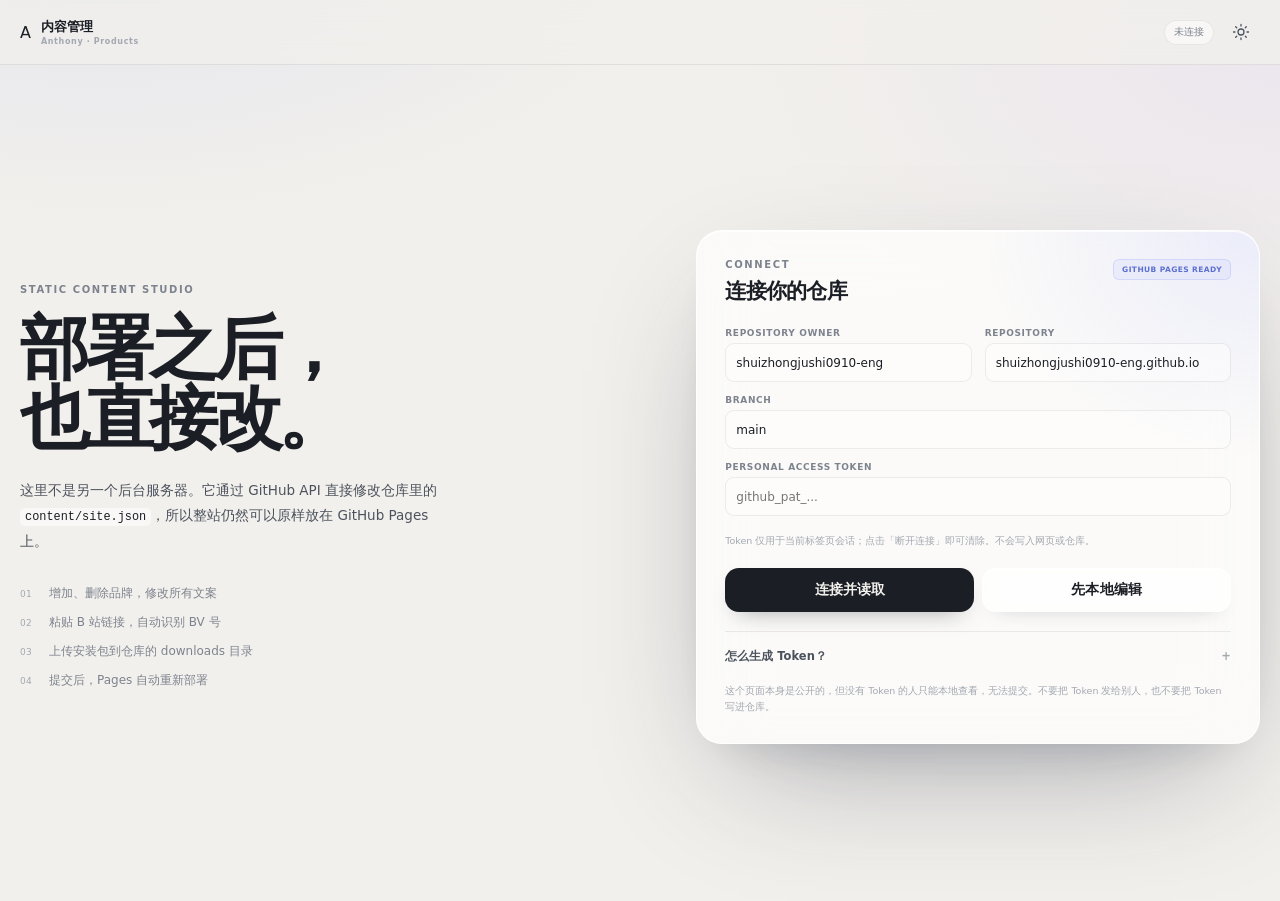
==== admin.html @ d1040074 "Publish editable Anthony product portfolio" ====
<!doctype html>
<html lang="zh-CN">
<head>
  <meta charset="utf-8">
  <meta name="viewport" content="width=device-width, initial-scale=1, viewport-fit=cover">
  <meta name="theme-color" content="#f2f0ec">
  <meta name="robots" content="noindex, nofollow">
  <meta name="color-scheme" content="light dark">
  <title>内容管理 · Anthony</title>
  <link rel="icon" href="assets/favicon.svg" type="image/svg+xml">
  <link rel="stylesheet" href="assets/css/base.css">
  <link rel="stylesheet" href="assets/css/admin.css">
  <script>
    (function () {
      try {
        var saved = localStorage.getItem('anthony-theme');
        var dark = window.matchMedia && window.matchMedia('(prefers-color-scheme: dark)').matches;
        document.documentElement.dataset.theme = saved === 'light' || saved === 'dark' ? saved : (dark ? 'dark' : 'light');
      } catch (error) {
        document.documentElement.dataset.theme = 'light';
      }
    })();
  </script>
</head>
<body class="admin-body">
  <header class="admin-header">
    <div class="admin-header-inner">
      <a class="admin-brand" href="index.html" aria-label="返回作品集">
        <span class="brand-mark">A</span>
        <span class="admin-brand-copy">
          <strong>内容管理</strong>
          <small>Anthony · Products</small>
        </span>
      </a>

      <div class="admin-header-actions">
        <span class="save-status" id="saveStatus">未连接</span>
        <button class="button glass admin-preview-button hidden" type="button" id="previewDraft">预览草稿</button>
        <button class="button primary admin-publish-button hidden" type="button" id="publishTop">发布</button>
        <button class="icon-button theme-toggle" type="button" id="themeToggle" aria-label="切换到深色模式">
          <svg class="icon-sun" viewBox="0 0 24 24" aria-hidden="true">
            <circle cx="12" cy="12" r="4"></circle>
            <path d="M12 2v2m0 16v2M4.9 4.9l1.4 1.4m11.4 11.4 1.4 1.4M2 12h2m16 0h2M4.9 19.1l1.4-1.4M17.7 6.3l1.4-1.4"></path>
          </svg>
          <svg class="icon-moon" viewBox="0 0 24 24" aria-hidden="true">
            <path d="M20.5 14.2A8.4 8.4 0 0 1 9.8 3.5 8.5 8.5 0 1 0 20.5 14.2Z"></path>
          </svg>
        </button>
      </div>
    </div>
  </header>

  <main class="admin-main">
    <section class="connect-shell" id="connectView">
      <div class="connect-copy">
        <p class="eyebrow">STATIC CONTENT STUDIO</p>
        <h1>部署之后，<br>也直接改。</h1>
        <p class="connect-lead">这里不是另一个后台服务器。它通过 GitHub API 直接修改仓库里的 <code>content/site.json</code>，所以整站仍然可以原样放在 GitHub Pages 上。</p>
        <ul class="connect-points">
          <li><span>01</span>增加、删除品牌，修改所有文案</li>
          <li><span>02</span>粘贴 B 站链接，自动识别 BV 号</li>
          <li><span>03</span>上传安装包到仓库的 downloads 目录</li>
          <li><span>04</span>提交后，Pages 自动重新部署</li>
        </ul>
      </div>

      <div class="connect-card">
        <div class="connect-card-head">
          <div>
            <p class="eyebrow">CONNECT</p>
            <h2>连接你的仓库</h2>
          </div>
          <span class="connect-badge">GitHub Pages ready</span>
        </div>

        <form id="connectForm" novalidate>
          <div class="form-grid connect-grid">
            <label class="field">
              <span class="field-label">Repository owner</span>
              <input type="text" id="ownerInput" name="owner" value="shuizhongjushi0910-eng" autocomplete="username" spellcheck="false" placeholder="GitHub 用户名">
            </label>
            <label class="field">
              <span class="field-label">Repository</span>
              <input type="text" id="repoInput" name="repo" value="shuizhongjushi0910-eng.github.io" autocomplete="off" spellcheck="false" placeholder="仓库名">
            </label>
            <label class="field">
              <span class="field-label">Branch</span>
              <input type="text" id="branchInput" name="branch" value="main" autocomplete="off" spellcheck="false" placeholder="main">
            </label>
            <label class="field">
              <span class="field-label">Personal access token</span>
              <input type="password" id="tokenInput" name="token" autocomplete="off" spellcheck="false" placeholder="github_pat_...">
            </label>
          </div>

          <p class="connect-security">Token 仅用于当前标签页会话；点击「断开连接」即可清除。不会写入网页或仓库。</p>

          <div class="connect-actions">
            <button class="button primary" type="submit" id="connectButton">连接并读取</button>
            <button class="button glass" type="button" id="localEditButton">先本地编辑</button>
          </div>
          <p class="form-message hidden" id="connectError" role="alert"></p>
        </form>

        <details class="connect-help">
          <summary>怎么生成 Token？</summary>
          <ol>
            <li>打开 GitHub 的 <a href="https://github.com/settings/personal-access-tokens/new" target="_blank" rel="noopener noreferrer">Fine-grained token 创建页</a>。</li>
            <li>Repository access 选择 <strong>Only select repositories</strong>，选中这个作品集仓库。</li>
            <li>Permissions → Repository permissions → <strong>Contents</strong> 设为 <strong>Read and write</strong>。</li>
            <li>生成后复制 <code>github_pat_...</code> 到上面的输入框。</li>
          </ol>
          <p>建议为这个仓库单独创建一个有到期时间的 Token。</p>
        </details>

        <p class="connect-security">这个页面本身是公开的，但没有 Token 的人只能本地查看，无法提交。不要把 Token 发给别人，也不要把 Token 写进仓库。</p>
      </div>
    </section>

    <section class="studio hidden" id="studioView">
      <aside class="studio-sidebar">
        <div class="repo-chip" id="repoChip">
          <span class="repo-dot" aria-hidden="true"></span>
          <span class="repo-copy">
            <strong id="repoName">未连接</strong>
            <small id="branchName">main</small>
          </span>
        </div>

        <nav class="studio-tabs" id="studioTabs" aria-label="内容分类">
          <button type="button" data-tab="site" aria-current="true">
            <span>首页与关于</span>
            <small>Site</small>
          </button>
          <button type="button" data-tab="products">
            <span>品牌</span>
            <small id="productCount">0</small>
          </button>
          <button type="button" data-tab="videos">
            <span>影像</span>
            <small id="videoCount">0</small>
          </button>
          <button type="button" data-tab="downloads">
            <span>下载</span>
            <small id="downloadCount">0</small>
          </button>
          <button type="button" data-tab="notes">
            <span>手记</span>
            <small id="noteCount">0</small>
          </button>
          <button type="button" data-tab="publish">
            <span>发布</span>
            <small>Deploy</small>
          </button>
        </nav>

        <div class="studio-sidebar-foot">
          <a class="side-link" href="index.html" target="_blank" rel="noopener">打开网站 ↗</a>
          <button class="side-link" type="button" id="disconnectButton">断开连接</button>
        </div>
      </aside>

      <section class="studio-panel">
        <header class="panel-head">
          <div>
            <p class="eyebrow" id="panelEyebrow">SITE</p>
            <h1 id="panelTitle">首页与关于</h1>
            <p id="panelHint">修改站点标题、个人介绍和关于页面的内容。</p>
          </div>
          <div class="panel-actions" id="panelActions"></div>
        </header>

        <div class="panel-body" id="panelBody"></div>
      </section>
    </section>
  </main>

  <div class="toast" id="adminToast" role="status" aria-live="polite"></div>
  <input type="file" id="importFile" accept="application/json,.json" hidden>

  <noscript>
    <div class="connect-card admin-noscript">
      <strong>需要启用 JavaScript</strong>
      <p>内容管理需要 JavaScript 才能读写 GitHub 仓库，请在浏览器中启用后刷新。</p>
    </div>
  </noscript>

  <script src="assets/js/utils.js?v=20261026"></script>
  <script src="assets/js/admin.js?v=20261026"></script>
</body>
</html>
---- assets/css/base.css ----
:root {
  color-scheme: light;
  --bg: #f2f0ec;
  --bg-2: #f8f6f3;
  --text: #1b1e24;
  --text-2: #4c525d;
  --muted: #7d838e;
  --faint: #a3a8b1;
  --line: rgba(27, 30, 36, .08);
  --line-strong: rgba(27, 30, 36, .15);
  --glass: rgba(255, 255, 255, .52);
  --glass-strong: rgba(255, 255, 255, .76);
  --glass-border: rgba(255, 255, 255, .84);
  --dialog-bg: rgba(251, 250, 248, .9);
  --field-bg: rgba(255, 255, 255, .58);
  --nav-bg: rgba(244, 242, 238, .68);
  --shadow-soft: 0 28px 80px -32px rgba(38, 45, 67, .28), 0 10px 30px -20px rgba(38, 45, 67, .18);
  --shadow-card: 0 50px 130px -44px rgba(34, 42, 64, .44), 0 20px 50px -34px rgba(34, 42, 64, .25);
  --accent: #6d86ff;
  --accent-2: #b18cff;
  --focus: #405de6;
  --radius-sheet: 30px;
  --font: -apple-system, BlinkMacSystemFont, "SF Pro Display", "SF Pro Text", "Helvetica Neue", "PingFang SC", "Hiragino Sans GB", "Microsoft YaHei UI", "Microsoft YaHei", system-ui, sans-serif;
  --mono: "SFMono-Regular", Consolas, "Liberation Mono", monospace;
}

html[data-theme="dark"] {
  color-scheme: dark;
  --bg: #0b0c0f;
  --bg-2: #111216;
  --text: #f2f2f4;
  --text-2: #c3c5cc;
  --muted: #9296a0;
  --faint: #6d727d;
  --line: rgba(255, 255, 255, .09);
  --line-strong: rgba(255, 255, 255, .17);
  --glass: rgba(27, 29, 35, .5);
  --glass-strong: rgba(31, 33, 40, .78);
  --glass-border: rgba(255, 255, 255, .13);
  --dialog-bg: rgba(22, 23, 28, .92);
  --field-bg: rgba(255, 255, 255, .06);
  --nav-bg: rgba(11, 12, 15, .7);
  --shadow-soft: 0 30px 90px -30px rgba(0, 0, 0, .8);
  --shadow-card: 0 60px 150px -40px rgba(0, 0, 0, .85), 0 20px 50px -30px rgba(0, 0, 0, .6);
  --focus: #93a8ff;
}

* { box-sizing: border-box; }

html {
  min-height: 100%;
  background: var(--bg);
  overflow-x: hidden;
  overflow-x: clip;
  scroll-behavior: smooth;
}

body {
  margin: 0;
  min-height: 100vh;
  min-height: 100svh;
  overflow-x: hidden;
  overflow-x: clip;
  background: var(--bg);
  color: var(--text);
  font-family: var(--font);
  -webkit-font-smoothing: antialiased;
  -moz-osx-font-smoothing: grayscale;
  text-rendering: optimizeLegibility;
}

body.is-locked { overflow: hidden; }

::selection {
  background: color-mix(in srgb, var(--accent) 28%, transparent);
  color: var(--text);
}

h1, h2, h3, h4, p, figure, blockquote { margin: 0; }

a {
  color: inherit;
  text-decoration: none;
}

button, input, textarea, select {
  font: inherit;
  color: inherit;
}

button {
  border: 0;
  padding: 0;
  background: none;
  cursor: pointer;
  -webkit-tap-highlight-color: transparent;
}

img, svg { display: block; }

button:focus-visible,
a:focus-visible,
input:focus-visible,
textarea:focus-visible,
select:focus-visible,
[tabindex]:focus-visible {
  outline: 2px solid color-mix(in srgb, var(--focus) 72%, transparent);
  outline-offset: 3px;
}

.hidden { display: none !important; }

.sr-only {
  position: absolute !important;
  width: 1px;
  height: 1px;
  padding: 0;
  margin: -1px;
  overflow: hidden;
  clip: rect(0, 0, 0, 0);
  white-space: nowrap;
  border: 0;
}

.skip-link {
  position: fixed;
  top: 10px;
  left: 50%;
  z-index: 200;
  transform: translate(-50%, -160%);
  padding: 10px 16px;
  border-radius: 12px;
  background: var(--text);
  color: var(--bg);
  font-size: 13px;
  font-weight: 650;
  transition: transform .2s ease;
}

.skip-link:focus { transform: translate(-50%, 0); }

.icon-button {
  display: inline-grid;
  place-items: center;
  width: 38px;
  height: 38px;
  flex: 0 0 auto;
  border: 1px solid transparent;
  border-radius: 50%;
  color: var(--text-2);
  background: transparent;
  transition: background .2s ease, color .2s ease, border-color .2s ease, transform .2s cubic-bezier(.2, .9, .25, 1);
}

.icon-button:hover {
  color: var(--text);
  background: var(--glass);
  border-color: var(--glass-border);
}

.icon-button:active { transform: scale(.94); }

.icon-button svg {
  width: 18px;
  height: 18px;
  fill: none;
  stroke: currentColor;
  stroke-width: 1.7;
  stroke-linecap: round;
  stroke-linejoin: round;
}

.theme-toggle .icon-moon { display: none; }
html[data-theme="dark"] .theme-toggle .icon-sun { display: none; }
html[data-theme="dark"] .theme-toggle .icon-moon { display: block; }

.button {
  display: inline-flex;
  align-items: center;
  justify-content: center;
  gap: 8px;
  min-height: 44px;
  padding: 0 18px;
  border: 1px solid transparent;
  border-radius: 14px;
  font-size: 13.5px;
  font-weight: 650;
  letter-spacing: .005em;
  white-space: nowrap;
  transition: transform .22s cubic-bezier(.2, .9, .25, 1), background .2s ease, border-color .2s ease, box-shadow .2s ease, opacity .2s ease;
}

.button svg {
  width: 16px;
  height: 16px;
  fill: none;
  stroke: currentColor;
  stroke-width: 1.8;
  stroke-linecap: round;
  stroke-linejoin: round;
}

.button:hover { transform: translateY(-1px); }
.button:active { transform: scale(.98); }

.button.primary {
  color: var(--bg);
  background: var(--text);
  box-shadow: 0 10px 24px -14px rgba(20, 24, 34, .55);
}

html[data-theme="dark"] .button.primary {
  color: #16171b;
  background: #f4f4f6;
}

.button.glass {
  color: var(--text);
  background: var(--glass);
  border-color: var(--glass-border);
  box-shadow: inset 0 1px 0 rgba(255, 255, 255, .55), 0 8px 22px -16px rgba(30, 36, 54, .4);
  backdrop-filter: blur(18px) saturate(1.3);
  -webkit-backdrop-filter: blur(18px) saturate(1.3);
}

html[data-theme="dark"] .button.glass {
  box-shadow: inset 0 1px 0 rgba(255, 255, 255, .08), 0 8px 22px -16px rgba(0, 0, 0, .8);
}

.button.quiet {
  min-height: 40px;
  padding: 0 12px;
  color: var(--muted);
  font-size: 12.5px;
}

.button.quiet:hover {
  color: var(--text);
  background: var(--glass);
}

.button[disabled],
.button[aria-disabled="true"] {
  opacity: .45;
  pointer-events: none;
}

.text-link {
  display: inline-flex;
  align-items: center;
  gap: 5px;
  color: var(--text-2);
  font-size: 12.5px;
  font-weight: 550;
  transition: color .2s ease;
}

.text-link:hover { color: var(--text); }

.text-link svg {
  width: 13px;
  height: 13px;
  fill: none;
  stroke: currentColor;
  stroke-width: 1.8;
  stroke-linecap: round;
  stroke-linejoin: round;
}

.eyebrow {
  color: var(--muted);
  font-size: 10px;
  font-weight: 650;
  letter-spacing: .16em;
  text-transform: uppercase;
}

/* ---- dialogs ---- */
dialog.sheet-dialog {
  width: min(940px, calc(100vw - 32px));
  max-width: none;
  max-height: none;
  margin: auto;
  padding: 0;
  border: 0;
  border-radius: var(--radius-sheet);
  background: transparent;
  color: var(--text);
  overflow: visible;
}

dialog.sheet-dialog:focus { outline: none; }

dialog.sheet-dialog::backdrop {
  background: rgba(18, 21, 29, .34);
  backdrop-filter: blur(16px) saturate(1.2);
  -webkit-backdrop-filter: blur(16px) saturate(1.2);
}

html[data-theme="dark"] dialog.sheet-dialog::backdrop {
  background: rgba(0, 0, 0, .6);
}

.sheet {
  position: relative;
  width: 100%;
  max-height: min(88vh, 920px);
  max-height: min(88svh, 920px);
  overflow-y: auto;
  overscroll-behavior: contain;
  border: 1px solid var(--glass-border);
  border-radius: var(--radius-sheet);
  background: var(--dialog-bg);
  box-shadow: 0 50px 140px -42px rgba(14, 20, 36, .62), inset 0 1px 0 rgba(255, 255, 255, .6);
  backdrop-filter: blur(42px) saturate(1.45);
  -webkit-backdrop-filter: blur(42px) saturate(1.45);
  scrollbar-width: thin;
  scrollbar-color: var(--line-strong) transparent;
}

html[data-theme="dark"] .sheet {
  box-shadow: 0 60px 160px -36px rgba(0, 0, 0, .9), inset 0 1px 0 rgba(255, 255, 255, .08);
}

.sheet::-webkit-scrollbar { width: 8px; }
.sheet::-webkit-scrollbar-thumb { background: var(--line-strong); border-radius: 99px; }

dialog[open] .sheet {
  animation: sheet-in .44s cubic-bezier(.16, 1, .3, 1) both;
}

@keyframes sheet-in {
  from { opacity: 0; transform: translateY(18px) scale(.985); }
  to { opacity: 1; transform: translateY(0) scale(1); }
}

.sheet-header {
  position: sticky;
  top: 0;
  z-index: 5;
  display: flex;
  align-items: center;
  justify-content: space-between;
  gap: 16px;
  min-height: 64px;
  padding: 12px 18px 12px 28px;
  background: linear-gradient(to bottom, var(--dialog-bg) 64%, transparent);
}

.sheet-header h2 {
  font-size: 12px;
  font-weight: 650;
  letter-spacing: .08em;
  color: var(--muted);
  text-transform: uppercase;
}

.sheet-close {
  display: grid;
  place-items: center;
  width: 36px;
  height: 36px;
  border: 1px solid var(--line);
  border-radius: 50%;
  color: var(--text-2);
  background: var(--glass);
  transition: background .2s ease, color .2s ease, transform .2s ease;
}

.sheet-close:hover { color: var(--text); background: var(--glass-strong); }
.sheet-close:active { transform: scale(.94); }

.sheet-close svg {
  width: 15px;
  height: 15px;
  fill: none;
  stroke: currentColor;
  stroke-width: 1.8;
  stroke-linecap: round;
}

.sheet-body { padding: 12px 32px 38px; }

.toast {
  position: fixed;
  left: 50%;
  bottom: 24px;
  z-index: 300;
  max-width: min(440px, calc(100vw - 28px));
  padding: 11px 16px;
  border: 1px solid var(--glass-border);
  border-radius: 13px;
  color: var(--text);
  background: var(--glass-strong);
  box-shadow: var(--shadow-soft);
  backdrop-filter: blur(20px) saturate(1.3);
  -webkit-backdrop-filter: blur(20px) saturate(1.3);
  font-size: 12.5px;
  line-height: 1.5;
  text-align: center;
  opacity: 0;
  transform: translate(-50%, 10px);
  pointer-events: none;
  transition: opacity .24s ease, transform .24s ease;
}

.toast.is-visible {
  opacity: 1;
  transform: translate(-50%, 0);
}

@media (max-width: 720px) {
  :root { --radius-sheet: 26px; }
  dialog.sheet-dialog { width: calc(100vw - 16px); }
  .sheet { max-height: min(90svh, 920px); }
  .sheet-header { min-height: 58px; padding: 10px 12px 10px 20px; }
  .sheet-body { padding: 10px 20px 28px; }
}

@media (prefers-reduced-motion: reduce) {
  html { scroll-behavior: auto; }
  *, *::before, *::after {
    animation-duration: .001ms !important;
    animation-iteration-count: 1 !important;
    transition-duration: .001ms !important;
    scroll-behavior: auto !important;
  }
}
---- assets/css/admin.css ----
.admin-body {
  min-height: 100svh;
  background:
    radial-gradient(75% 55% at 8% -10%, color-mix(in srgb, var(--accent) 12%, transparent), transparent 62%),
    radial-gradient(65% 55% at 100% 5%, color-mix(in srgb, var(--accent-2) 10%, transparent), transparent 65%),
    var(--bg);
  background-attachment: fixed;
}

.admin-header {
  position: sticky;
  top: 0;
  z-index: 50;
  border-bottom: 1px solid var(--line);
  background: color-mix(in srgb, var(--bg) 72%, transparent);
  backdrop-filter: blur(26px) saturate(1.35);
  -webkit-backdrop-filter: blur(26px) saturate(1.35);
}

.admin-header-inner {
  width: min(1240px, calc(100% - 40px));
  height: 64px;
  margin: 0 auto;
  display: flex;
  align-items: center;
  justify-content: space-between;
  gap: 18px;
}

.admin-brand {
  display: inline-flex;
  align-items: center;
  gap: 10px;
  min-width: 0;
}

.admin-brand-copy {
  display: flex;
  flex-direction: column;
  gap: 1px;
  min-width: 0;
}

.admin-brand-copy strong {
  color: var(--text);
  font-size: 13px;
  font-weight: 680;
  letter-spacing: -.01em;
}

.admin-brand-copy small {
  color: var(--faint);
  font-size: 8px;
  font-weight: 600;
  letter-spacing: .08em;
  white-space: nowrap;
}

.admin-header-actions {
  display: flex;
  align-items: center;
  gap: 8px;
  min-width: 0;
}

.admin-header-actions .button {
  min-height: 36px;
  padding: 0 13px;
  border-radius: 10px;
  font-size: 12px;
}

.save-status {
  display: inline-flex;
  align-items: center;
  min-height: 25px;
  padding: 0 9px;
  border: 1px solid var(--line);
  border-radius: 99px;
  color: var(--muted);
  background: var(--glass);
  font-size: 10px;
  font-weight: 560;
  white-space: nowrap;
}

.save-status.is-dirty {
  color: #9b681d;
  border-color: rgba(195, 138, 41, .22);
  background: rgba(226, 162, 74, .1);
}

.save-status.is-saved {
  color: #237c5b;
  border-color: rgba(47, 159, 113, .2);
  background: rgba(47, 159, 113, .09);
}

html[data-theme="dark"] .save-status.is-dirty {
  color: #e6b86f;
  background: rgba(226, 162, 74, .12);
}

html[data-theme="dark"] .save-status.is-saved {
  color: #6ed0a8;
  background: rgba(47, 159, 113, .12);
}

.admin-main {
  width: min(1240px, calc(100% - 40px));
  margin: 0 auto;
}

/* ===== connect ===== */
.connect-shell {
  display: grid;
  grid-template-columns: minmax(0, 1.02fr) minmax(400px, .98fr);
  gap: clamp(38px, 7vw, 92px);
  align-items: center;
  min-height: calc(100svh - 64px);
  padding: clamp(44px, 8vh, 92px) 0 64px;
}

.connect-copy .eyebrow { margin-bottom: 18px; }

.connect-copy h1 {
  color: var(--text);
  font-size: clamp(48px, 5.4vw, 72px);
  font-weight: 640;
  line-height: 1.02;
  letter-spacing: -.065em;
}

.connect-lead {
  max-width: 50ch;
  margin-top: 24px;
  color: var(--text-2);
  font-size: 13.5px;
  line-height: 1.85;
}

.connect-lead code,
.connect-card code,
.connect-help code {
  padding: 2px 5px;
  border-radius: 5px;
  color: var(--text);
  background: var(--field-bg);
  font-family: var(--mono);
  font-size: .88em;
}

.connect-points {
  display: flex;
  flex-direction: column;
  gap: 10px;
  max-width: 440px;
  margin: 30px 0 0;
  padding: 0;
  list-style: none;
}

.connect-points li {
  display: flex;
  align-items: baseline;
  gap: 11px;
  color: var(--muted);
  font-size: 12px;
  line-height: 1.6;
}

.connect-points span {
  width: 18px;
  flex: 0 0 auto;
  color: var(--faint);
  font-size: 9px;
  font-variant-numeric: tabular-nums;
  letter-spacing: .04em;
}

.connect-card {
  position: relative;
  overflow: hidden;
  padding: 28px;
  border: 1px solid var(--glass-border);
  border-radius: 26px;
  background:
    radial-gradient(90% 80% at 100% 0%, color-mix(in srgb, var(--accent) 11%, transparent), transparent 55%),
    color-mix(in srgb, var(--glass-strong) 88%, transparent);
  box-shadow: var(--shadow-card), inset 0 1px 0 rgba(255, 255, 255, .75);
  backdrop-filter: blur(32px) saturate(1.35);
  -webkit-backdrop-filter: blur(32px) saturate(1.35);
}

html[data-theme="dark"] .connect-card {
  box-shadow: var(--shadow-card), inset 0 1px 0 rgba(255, 255, 255, .08);
}

.connect-card-head {
  display: flex;
  align-items: flex-start;
  justify-content: space-between;
  gap: 14px;
  margin-bottom: 23px;
}

.connect-card-head h2 {
  margin-top: 7px;
  color: var(--text);
  font-size: 21px;
  font-weight: 620;
  letter-spacing: -.035em;
}

.connect-badge {
  flex: 0 0 auto;
  padding: 5px 8px;
  border: 1px solid color-mix(in srgb, var(--accent) 18%, transparent);
  border-radius: 6px;
  color: color-mix(in srgb, var(--accent) 78%, var(--text));
  background: color-mix(in srgb, var(--accent) 7%, transparent);
  font-size: 7.5px;
  font-weight: 650;
  letter-spacing: .055em;
  text-transform: uppercase;
  white-space: nowrap;
}

.form-grid.connect-grid { grid-template-columns: 1fr 1fr; }
.connect-grid .field:nth-child(3),
.connect-grid .field:nth-child(4) { grid-column: 1 / -1; }

.check-row {
  display: grid;
  grid-template-columns: 16px minmax(0, 1fr);
  column-gap: 8px;
  row-gap: 2px;
  align-items: center;
  margin-top: 14px;
  color: var(--text-2);
  font-size: 11.5px;
  cursor: pointer;
}

.check-row input {
  grid-row: span 2;
  width: 14px;
  height: 14px;
  margin: 0;
  accent-color: var(--focus);
}

.check-row small {
  color: var(--faint);
  font-size: 9.5px;
  line-height: 1.5;
}

.connect-actions {
  display: flex;
  flex-wrap: wrap;
  gap: 8px;
  margin-top: 19px;
}

.connect-actions .button { flex: 1 1 auto; }

.form-message {
  margin-top: 12px;
  padding: 9px 11px;
  border: 1px solid rgba(210, 75, 62, .22);
  border-radius: 9px;
  color: #a33d34;
  background: rgba(220, 81, 67, .08);
  font-size: 11px;
  line-height: 1.6;
}

html[data-theme="dark"] .form-message {
  color: #ef9d94;
  background: rgba(220, 81, 67, .12);
}

.connect-help {
  margin-top: 19px;
  padding-top: 15px;
  border-top: 1px solid var(--line);
  color: var(--muted);
  font-size: 11px;
  line-height: 1.7;
}

.connect-help summary {
  color: var(--text-2);
  font-size: 11.5px;
  font-weight: 600;
  cursor: pointer;
  list-style: none;
}

.connect-help summary::-webkit-details-marker { display: none; }
.connect-help summary::after { content: "+"; float: right; color: var(--faint); }
.connect-help[open] summary::after { content: "−"; }

.connect-help ol {
  margin: 12px 0 0;
  padding-left: 18px;
}

.connect-help li + li { margin-top: 6px; }
.connect-help a { color: var(--accent); text-decoration: underline; text-underline-offset: 2px; }
.connect-help p { margin-top: 9px; color: var(--faint); }

.connect-security {
  margin-top: 17px;
  color: var(--faint);
  font-size: 9.5px;
  line-height: 1.65;
}

.admin-noscript {
  position: fixed;
  left: 50%;
  top: 50%;
  z-index: 100;
  width: min(420px, calc(100vw - 32px));
  transform: translate(-50%, -50%);
}

/* ===== studio layout ===== */
.studio {
  display: grid;
  grid-template-columns: 218px minmax(0, 1fr);
  gap: 22px;
  align-items: start;
  padding: 30px 0 70px;
}

.studio-sidebar {
  position: sticky;
  top: 86px;
  padding: 12px;
  border: 1px solid var(--glass-border);
  border-radius: 21px;
  background: color-mix(in srgb, var(--glass-strong) 72%, transparent);
  box-shadow: var(--shadow-soft), inset 0 1px 0 rgba(255, 255, 255, .6);
  backdrop-filter: blur(26px) saturate(1.3);
  -webkit-backdrop-filter: blur(26px) saturate(1.3);
}

html[data-theme="dark"] .studio-sidebar {
  box-shadow: var(--shadow-soft), inset 0 1px 0 rgba(255, 255, 255, .07);
}

.repo-chip {
  display: flex;
  align-items: center;
  gap: 9px;
  min-height: 44px;
  padding: 7px 9px;
  border-bottom: 1px solid var(--line);
  margin-bottom: 7px;
}

.repo-dot {
  width: 7px;
  height: 7px;
  flex: 0 0 auto;
  border-radius: 50%;
  background: #42b883;
  box-shadow: 0 0 0 3px rgba(66, 184, 131, .12);
}

.repo-chip.is-local .repo-dot { background: #e2a24a; box-shadow: 0 0 0 3px rgba(226, 162, 74, .13); }

.repo-copy { display: flex; flex-direction: column; gap: 2px; min-width: 0; }
.repo-copy strong { overflow: hidden; color: var(--text-2); font-size: 10.5px; font-weight: 620; white-space: nowrap; text-overflow: ellipsis; }
.repo-copy small { color: var(--faint); font-size: 8.5px; }

.studio-tabs { display: flex; flex-direction: column; gap: 2px; }

.studio-tabs button {
  display: flex;
  align-items: center;
  justify-content: space-between;
  gap: 7px;
  min-height: 38px;
  padding: 0 10px;
  border-radius: 9px;
  color: var(--muted);
  text-align: left;
  font-size: 11.5px;
  transition: color .2s ease, background .2s ease;
}

.studio-tabs button:hover { color: var(--text); background: color-mix(in srgb, var(--glass-strong) 52%, transparent); }
.studio-tabs button[aria-current="true"] { color: var(--text); background: var(--glass-strong); box-shadow: inset 0 1px 0 rgba(255, 255, 255, .5), 0 3px 9px -8px rgba(20, 30, 50, .5); }
html[data-theme="dark"] .studio-tabs button[aria-current="true"] { box-shadow: inset 0 1px 0 rgba(255, 255, 255, .08); }
.studio-tabs button small { color: var(--faint); font-size: 8px; font-weight: 600; letter-spacing: .04em; }
.studio-tabs button[aria-current="true"] small { color: var(--text-2); }

.studio-sidebar-foot {
  display: flex;
  flex-direction: column;
  gap: 1px;
  margin-top: 11px;
  padding-top: 10px;
  border-top: 1px solid var(--line);
}

.side-link {
  min-height: 31px;
  padding: 0 9px;
  border-radius: 8px;
  color: var(--faint);
  text-align: left;
  font-size: 10px;
  line-height: 31px;
  transition: color .2s ease, background .2s ease;
}

.side-link:hover { color: var(--text); background: var(--glass); }

.studio-panel {
  min-width: 0;
  padding: 26px 28px 32px;
  border: 1px solid var(--glass-border);
  border-radius: 25px;
  background:
    radial-gradient(90% 50% at 100% 0%, color-mix(in srgb, var(--accent) 5%, transparent), transparent 60%),
    color-mix(in srgb, var(--glass-strong) 48%, transparent);
  box-shadow: var(--shadow-soft), inset 0 1px 0 rgba(255, 255, 255, .58);
  backdrop-filter: blur(28px) saturate(1.2);
  -webkit-backdrop-filter: blur(28px) saturate(1.2);
}

html[data-theme="dark"] .studio-panel {
  box-shadow: var(--shadow-soft), inset 0 1px 0 rgba(255, 255, 255, .06);
}

.panel-head {
  display: flex;
  align-items: flex-start;
  justify-content: space-between;
  gap: 22px;
  padding-bottom: 20px;
  border-bottom: 1px solid var(--line);
}

.panel-head h1 {
  margin-top: 7px;
  color: var(--text);
  font-size: clamp(28px, 3vw, 36px);
  font-weight: 620;
  line-height: 1.08;
  letter-spacing: -.055em;
}

.panel-head p:last-child {
  max-width: 60ch;
  margin-top: 7px;
  color: var(--muted);
  font-size: 11px;
  line-height: 1.65;
}

.panel-actions {
  display: flex;
  flex-wrap: wrap;
  justify-content: flex-end;
  gap: 7px;
  flex: 0 0 auto;
}

.panel-actions .button { min-height: 36px; padding: 0 12px; border-radius: 9px; font-size: 11px; }
.panel-body { padding-top: 23px; }

/* ===== forms ===== */
.form-grid {
  display: grid;
  grid-template-columns: repeat(2, minmax(0, 1fr));
  gap: 13px;
}

.field {
  display: flex;
  flex-direction: column;
  gap: 5px;
  min-width: 0;
}

.field.span-2 { grid-column: 1 / -1; }

.field-label {
  color: var(--muted);
  font-size: 9px;
  font-weight: 650;
  letter-spacing: .07em;
  text-transform: uppercase;
}

.field input,
.field select,
.field textarea {
  width: 100%;
  min-height: 39px;
  padding: 8px 10px;
  border: 1px solid var(--line);
  border-radius: 9px;
  outline: none;
  color: var(--text);
  background: color-mix(in srgb, var(--field-bg) 68%, transparent);
  font-size: 12px;
  line-height: 1.5;
  transition: border-color .2s ease, background .2s ease, box-shadow .2s ease;
}

.field input:hover,
.field select:hover,
.field textarea:hover { border-color: var(--line-strong); }

.field input:focus,
.field select:focus,
.field textarea:focus {
  border-color: color-mix(in srgb, var(--focus) 55%, var(--line));
  background: var(--field-bg);
  box-shadow: 0 0 0 3px color-mix(in srgb, var(--focus) 9%, transparent);
}

.field textarea { min-height: 104px; resize: vertical; }
.field textarea.short { min-height: 70px; }
.field textarea.tall { min-height: 210px; font-family: var(--mono); font-size: 11.5px; line-height: 1.7; }
.field input[type="color"] { width: 58px; min-height: 39px; padding: 4px; cursor: pointer; }
.field select { cursor: pointer; }
.field-hint { color: var(--faint); font-size: 9px; line-height: 1.55; }
.field-row { display: flex; gap: 7px; align-items: center; }
.field-row .field { flex: 1 1 0; }
.field-row .color-field { flex: 0 0 48px; }

.section-card {
  padding: 18px;
  border: 1px solid var(--line);
  border-radius: 16px;
  background: color-mix(in srgb, var(--glass) 33%, transparent);
}

.section-card + .section-card { margin-top: 13px; }

.section-card-head {
  display: flex;
  align-items: flex-start;
  justify-content: space-between;
  gap: 14px;
  margin-bottom: 14px;
}

.section-card-head h2 {
  color: var(--text);
  font-size: 13px;
  font-weight: 650;
  letter-spacing: -.01em;
}

.section-card-head p { margin-top: 3px; color: var(--faint); font-size: 9.5px; line-height: 1.55; }

.editor-card {
  position: relative;
  margin-bottom: 13px;
  padding: 17px;
  border: 1px solid var(--line);
  border-radius: 16px;
  background: color-mix(in srgb, var(--field-bg) 44%, transparent);
  transition: border-color .2s ease;
}

.editor-card:hover { border-color: var(--line-strong); }

.editor-card-head {
  display: flex;
  align-items: center;
  gap: 10px;
  margin-bottom: 14px;
}

.editor-index {
  display: grid;
  place-items: center;
  width: 30px;
  height: 30px;
  flex: 0 0 auto;
  border: 1px solid var(--line);
  border-radius: 9px;
  color: var(--muted);
  background: var(--field-bg);
  font-size: 9px;
  font-variant-numeric: tabular-nums;
}

.editor-title { display: flex; flex-direction: column; gap: 2px; min-width: 0; flex: 1; }
.editor-title strong { color: var(--text); font-size: 12.5px; font-weight: 650; letter-spacing: -.01em; overflow: hidden; text-overflow: ellipsis; white-space: nowrap; }
.editor-title small { color: var(--faint); font-size: 9px; overflow: hidden; text-overflow: ellipsis; white-space: nowrap; }

.editor-tools { display: flex; align-items: center; gap: 3px; flex: 0 0 auto; }

.tool-button {
  display: grid;
  place-items: center;
  width: 28px;
  height: 28px;
  border: 1px solid transparent;
  border-radius: 7px;
  color: var(--muted);
  background: transparent;
  font-size: 12px;
  transition: background .2s ease, color .2s ease, border-color .2s ease;
}

.tool-button:hover { color: var(--text); border-color: var(--line); background: var(--field-bg); }
.tool-button.danger:hover { color: #b2473f; border-color: rgba(200, 76, 64, .2); background: rgba(200, 76, 64, .07); }

.add-bar {
  display: flex;
  justify-content: center;
  margin-top: 15px;
}

.add-bar .button {
  width: 100%;
  min-height: 42px;
  border: 1px dashed var(--line-strong);
  border-radius: 12px;
  color: var(--muted);
  background: transparent;
  font-size: 11.5px;
}

.add-bar .button:hover { color: var(--text); border-color: var(--text-2); background: var(--field-bg); }

.empty-panel {
  display: flex;
  flex-direction: column;
  align-items: center;
  justify-content: center;
  min-height: 230px;
  gap: 7px;
  border: 1px dashed var(--line);
  border-radius: 16px;
  color: var(--muted);
  text-align: center;
}

.empty-panel strong { color: var(--text); font-size: 13px; font-weight: 620; }
.empty-panel span { max-width: 40ch; font-size: 10.5px; line-height: 1.7; }

.split-line {
  display: flex;
  align-items: center;
  gap: 9px;
  margin: 20px 0 13px;
  color: var(--faint);
  font-size: 9px;
  font-weight: 650;
  letter-spacing: .08em;
  text-transform: uppercase;
}
.split-line::after { content: ""; flex: 1; height: 1px; background: var(--line); }

.link-list { display: flex; flex-direction: column; gap: 8px; }
.link-row { display: grid; grid-template-columns: 112px minmax(0, 1fr) 28px; gap: 7px; align-items: end; }
.link-row .field { gap: 3px; }

.upload-zone {
  display: flex;
  flex-wrap: wrap;
  align-items: center;
  gap: 9px;
  padding: 10px;
  border: 1px dashed var(--line-strong);
  border-radius: 10px;
  background: color-mix(in srgb, var(--field-bg) 45%, transparent);
}

.upload-zone label {
  display: inline-flex;
  align-items: center;
  justify-content: center;
  min-height: 32px;
  padding: 0 11px;
  border: 1px solid var(--line);
  border-radius: 8px;
  color: var(--text-2);
  background: var(--glass);
  font-size: 10.5px;
  font-weight: 580;
  cursor: pointer;
  transition: background .2s ease, color .2s ease;
}

.upload-zone label:hover { color: var(--text); background: var(--glass-strong); }
.upload-zone input[type="file"] { position: absolute; width: 1px; height: 1px; opacity: 0; pointer-events: none; }
.upload-zone small { color: var(--faint); font-size: 9px; line-height: 1.5; }
.upload-zone.is-uploading label { opacity: .55; pointer-events: none; }

.upload-progress {
  flex: 1 1 100%;
  height: 4px;
  overflow: hidden;
  border-radius: 99px;
  background: var(--line);
}

.upload-progress i {
  display: block;
  width: var(--upload-progress, 0%);
  height: 100%;
  border-radius: inherit;
  background: linear-gradient(90deg, var(--accent), var(--accent-2));
  transition: width .18s ease;
}

.upload-status { flex: 1 1 100%; color: var(--faint); font-size: 9.5px; line-height: 1.55; }
.upload-status.is-error { color: #b2473f; }
.upload-status.is-done { color: #237c5b; }

.video-status {
  display: inline-flex;
  align-items: center;
  gap: 6px;
  min-height: 22px;
  color: var(--faint);
  font-size: 9px;
}

.video-status strong { color: var(--text-2); font-weight: 620; }
.video-status.is-valid::before { content: ""; width: 5px; height: 5px; border-radius: 50%; background: #42b883; box-shadow: 0 0 0 3px rgba(66, 184, 131, .12); }
.video-status.is-invalid { color: #a75a42; }

.preview-details {
  margin-top: 10px;
  padding-top: 10px;
  border-top: 1px solid var(--line);
}
.preview-details summary { color: var(--muted); font-size: 9.5px; cursor: pointer; }
.preview-details .prose { margin-top: 10px; font-size: 11.5px; line-height: 1.8; }

/* ===== publish ===== */
.publish-layout {
  display: grid;
  grid-template-columns: minmax(0, 1.1fr) minmax(0, .9fr);
  gap: 13px;
}

.publish-card {
  padding: 19px;
  border: 1px solid var(--line);
  border-radius: 16px;
  background: color-mix(in srgb, var(--field-bg) 46%, transparent);
}

.publish-card h2 { color: var(--text); font-size: 13px; font-weight: 650; }
.publish-card > p { margin-top: 5px; color: var(--muted); font-size: 10px; line-height: 1.7; }

.publish-meta {
  display: flex;
  flex-direction: column;
  gap: 7px;
  margin-top: 15px;
}

.publish-meta div {
  display: flex;
  align-items: baseline;
  justify-content: space-between;
  gap: 12px;
  padding-bottom: 7px;
  border-bottom: 1px solid var(--line);
  color: var(--muted);
  font-size: 9.5px;
}

.publish-meta div:last-child { border-bottom: 0; padding-bottom: 0; }
.publish-meta strong { color: var(--text-2); font-weight: 600; text-align: right; overflow-wrap: anywhere; }
.publish-meta a { color: var(--accent); }

.publish-button { width: 100%; min-height: 46px; margin-top: 16px; }
.publish-button.is-busy { opacity: .65; pointer-events: none; }

.publish-actions {
  display: flex;
  flex-wrap: wrap;
  gap: 7px;
  margin-top: 14px;
}

.publish-actions .button { flex: 1 1 auto; min-height: 36px; border-radius: 9px; font-size: 10.5px; }

.publish-steps {
  margin: 13px 0 0;
  padding-left: 17px;
  color: var(--muted);
  font-size: 10px;
  line-height: 1.8;
}

.publish-steps li + li { margin-top: 5px; }

.publish-status {
  margin-top: 13px;
  padding: 10px 12px;
  border: 1px solid var(--line);
  border-radius: 9px;
  color: var(--muted);
  font-size: 10px;
  line-height: 1.65;
  overflow-wrap: anywhere;
}

.publish-status.is-success { border-color: rgba(47, 159, 113, .2); color: #237c5b; background: rgba(47, 159, 113, .07); }
.publish-status.is-error { border-color: rgba(200, 76, 64, .2); color: #a33d34; background: rgba(200, 76, 64, .07); }

html[data-theme="dark"] .publish-status.is-success { color: #6ed0a8; background: rgba(47, 159, 113, .12); }
html[data-theme="dark"] .publish-status.is-error { color: #ef9d94; background: rgba(200, 76, 64, .12); }

.repo-info {
  display: flex;
  flex-direction: column;
  gap: 9px;
  margin-top: 14px;
}

.repo-info code {
  display: block;
  padding: 9px 10px;
  border: 1px solid var(--line);
  border-radius: 8px;
  color: var(--text-2);
  background: var(--field-bg);
  font-family: var(--mono);
  font-size: 9.5px;
  overflow-wrap: anywhere;
}

/* admin prose (small) */
.prose { color: var(--text-2); font-size: 13px; line-height: 1.9; }
.prose > * + * { margin-top: 15px; }
.prose h2 { margin-top: 24px; color: var(--text); font-size: 17px; font-weight: 620; }
.prose h3 { margin-top: 20px; color: var(--text); font-size: 14px; font-weight: 620; }
.prose ul, .prose ol { padding-left: 20px; }
.prose li + li { margin-top: 6px; }
.prose strong { color: var(--text); font-weight: 620; }
.prose a { color: var(--accent); text-decoration: underline; text-underline-offset: 3px; }
.prose code { padding: 2px 5px; border-radius: 4px; background: var(--field-bg); font-family: var(--mono); font-size: .88em; }
.prose pre { overflow-x: auto; padding: 13px; border: 1px solid var(--line); border-radius: 9px; background: var(--field-bg); }
.prose pre code { padding: 0; background: none; }
.prose blockquote { padding-left: 13px; border-left: 2px solid color-mix(in srgb, var(--accent) 40%, transparent); color: var(--muted); }

@media (max-width: 1050px) {
  .connect-shell { grid-template-columns: 1fr; gap: 36px; min-height: 0; padding-top: 54px; }
  .connect-copy h1 { font-size: clamp(45px, 7vw, 64px); }
  .connect-copy .connect-points { max-width: none; }
  .connect-card { max-width: 720px; }
  .form-grid.connect-grid { grid-template-columns: 1fr 1fr; }
  .studio { grid-template-columns: 196px minmax(0, 1fr); }
  .publish-layout { grid-template-columns: 1fr; }
}

@media (max-width: 840px) {
  .admin-header-inner, .admin-main { width: calc(100% - 26px); }
  .admin-header { position: relative; }
  .admin-header-inner { height: 58px; }
  .save-status { display: none; }
  .studio { grid-template-columns: 1fr; padding-top: 18px; gap: 12px; }
  .studio-sidebar { position: static; padding: 9px; border-radius: 17px; }
  .repo-chip { display: none; }
  .studio-tabs { flex-direction: row; gap: 4px; overflow-x: auto; padding-bottom: 2px; scrollbar-width: none; }
  .studio-tabs::-webkit-scrollbar { display: none; }
  .studio-tabs button { flex: 0 0 auto; min-height: 34px; padding: 0 11px; gap: 8px; white-space: nowrap; }
  .studio-tabs button small { display: none; }
  .studio-sidebar-foot { flex-direction: row; justify-content: space-between; margin-top: 7px; padding-top: 7px; border-top: 0; }
  .side-link { min-height: 25px; line-height: 25px; padding: 0 7px; }
  .studio-panel { padding: 20px 18px 24px; border-radius: 20px; }
  .panel-head { flex-direction: column; gap: 13px; }
  .panel-actions { width: 100%; justify-content: flex-start; }
  .form-grid { gap: 11px; }
}

@media (max-width: 600px) {
  .admin-header-inner { width: calc(100% - 18px); gap: 8px; }
  .admin-brand-copy small { display: none; }
  .admin-header-actions { gap: 4px; }
  .admin-header-actions .button { min-height: 32px; padding: 0 10px; font-size: 10.5px; }
  .admin-header-actions .admin-preview-button { display: none; }
  .admin-main { width: calc(100% - 18px); }
  .connect-shell { padding: 34px 0 40px; gap: 26px; }
  .connect-copy h1 { font-size: clamp(39px, 12vw, 52px); }
  .connect-copy .connect-lead { font-size: 12px; }
  .connect-card { padding: 19px 16px; border-radius: 21px; }
  .connect-card-head { flex-direction: column; gap: 9px; }
  .connect-badge { align-self: flex-start; }
  .form-grid.connect-grid { grid-template-columns: 1fr; }
  .connect-grid .field:nth-child(n) { grid-column: 1 / -1; }
  .connect-actions { flex-direction: column; }
  .studio-tabs button { padding: 0 9px; font-size: 10.5px; }
  .studio-panel { padding: 17px 13px 22px; border-radius: 18px; }
  .panel-head h1 { font-size: 28px; }
  .form-grid { grid-template-columns: 1fr; }
  .field.span-2, .field:nth-child(n) { grid-column: 1 / -1; }
  .field-row { flex-wrap: wrap; }
  .section-card { padding: 13px; }
  .editor-card { padding: 13px; }
  .editor-card-head { align-items: flex-start; }
  .editor-tools { gap: 1px; }
  .tool-button { width: 25px; height: 25px; }
  .link-row { grid-template-columns: 88px minmax(0, 1fr) 25px; gap: 5px; }
  .upload-zone { padding: 8px; }
  .publish-card { padding: 14px; }
  .publish-actions .button { flex-basis: 100%; }
  .admin-header-actions .theme-toggle { width: 32px; height: 32px; }
}
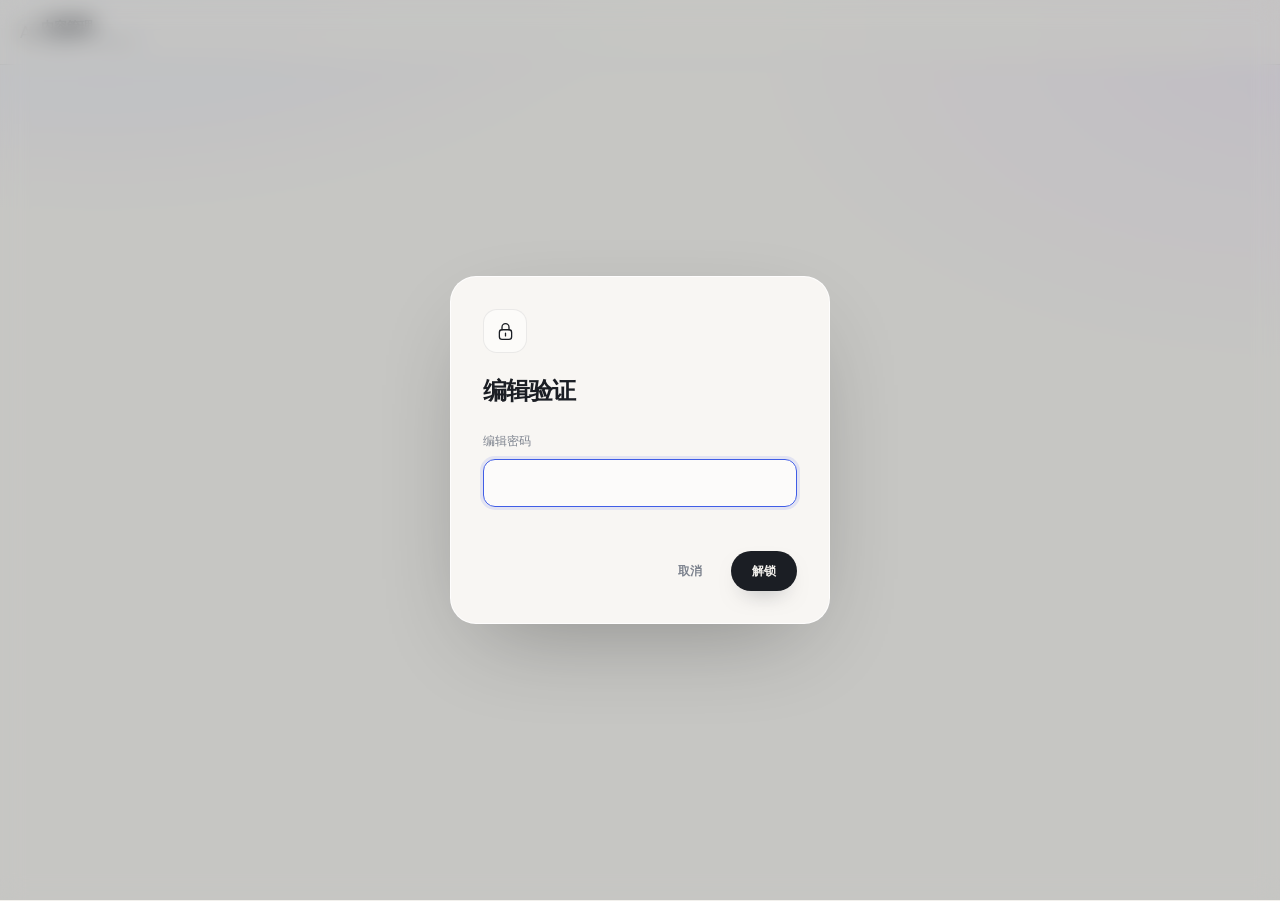
==== commit 6dc7e8da: "Require password verification before editing the portfolio" ====
--- a/admin.html
+++ b/admin.html
@@ -10,6 +10,7 @@
   <link rel="icon" href="assets/favicon.svg" type="image/svg+xml">
   <link rel="stylesheet" href="assets/css/base.css">
   <link rel="stylesheet" href="assets/css/admin.css">
+  <link rel="stylesheet" href="assets/css/editor-access.css?v=20261028-password">
   <script>
     (function () {
       try {
@@ -22,7 +23,7 @@
     })();
   </script>
 </head>
-<body class="admin-body">
+<body class="admin-body admin-access-locked">
   <header class="admin-header">
     <div class="admin-header-inner">
       <a class="admin-brand" href="index.html" aria-label="返回作品集">
@@ -50,6 +51,13 @@
     </div>
   </header>
 
+  <section class="admin-access" id="adminAccess" aria-labelledby="adminAccessTitle">
+    <h1 id="adminAccessTitle">内容管理已锁定</h1>
+    <p id="adminAccessHint">输入编辑密码后继续。</p>
+    <button class="button primary" type="button" id="unlockAdmin">解锁</button>
+    <a href="index.html">返回作品集</a>
+  </section>
+
   <main class="admin-main">
     <section class="connect-shell" id="connectView">
       <div class="connect-copy">
@@ -186,6 +194,7 @@
   </noscript>
 
   <script src="assets/js/utils.js?v=20261026"></script>
-  <script src="assets/js/admin.js?v=20261026"></script>
+  <script src="assets/js/editor-access.js?v=20261028-password"></script>
+  <script src="assets/js/admin.js?v=20261028-password"></script>
 </body>
 </html>
--- a/assets/css/editor-access.css
+++ b/assets/css/editor-access.css
@@ -0,0 +1,35 @@
+.editor-access-open { overflow: hidden; }
+.editor-access-dialog {
+  box-sizing: border-box;
+  width: min(380px, calc(100vw - 32px));
+  max-height: calc(100svh - 32px);
+  margin: auto;
+  padding: 0;
+  overflow: auto;
+  color: var(--text);
+  background: var(--bg-2);
+  border: 1px solid var(--glass-border);
+  border-radius: 26px;
+  box-shadow: 0 32px 96px -32px rgba(0, 0, 0, .32);
+  font-family: var(--font);
+}
+.editor-access-dialog::backdrop { background: rgba(27, 30, 36, .2); backdrop-filter: blur(12px); }
+.editor-access-form { padding: 32px; }
+.editor-access-icon { display: grid; place-items: center; width: 44px; height: 44px; margin-bottom: 22px; border: 1px solid var(--line); border-radius: 14px; background: var(--glass); }
+.editor-access-icon svg { width: 21px; height: 21px; fill: none; stroke: currentColor; stroke-width: 1.5; stroke-linecap: round; stroke-linejoin: round; }
+.editor-access-form h2 { margin: 0 0 26px; font-size: 24px; font-weight: 650; letter-spacing: -.035em; }
+.editor-access-form label { display: block; margin-bottom: 9px; color: var(--muted); font-size: 12px; }
+.editor-access-form input { box-sizing: border-box; display: block; width: 100%; height: 48px; padding: 0 14px; background: var(--field-bg); color: var(--text); border: 1px solid var(--line-strong); border-radius: 12px; font: 16px var(--font); letter-spacing: .16em; outline: none; }
+.editor-access-form input:focus { border-color: var(--focus); box-shadow: 0 0 0 3px color-mix(in srgb, var(--focus) 12%, transparent); }
+.editor-access-form input[aria-invalid="true"] { border-color: #c74b59; }
+.editor-access-error { min-height: 20px; margin: 10px 0 14px; color: #ba3f50; font-size: 12px; line-height: 1.6; }
+html[data-theme="dark"] .editor-access-error { color: #f296a1; }
+.editor-access-actions { display: flex; justify-content: flex-end; gap: 8px; }
+.editor-access-actions .button { min-height: 40px; padding-inline: 20px; border-radius: 999px; font-size: 12px; }
+.admin-access-locked .admin-main, .admin-access-locked .admin-header-actions { display: none; }
+.admin-access { min-height: calc(100svh - 64px); display: flex; flex-direction: column; align-items: center; justify-content: center; gap: 18px; padding: 32px; text-align: center; }
+.admin-access.hidden { display: none; }
+.admin-access h1 { font-size: 26px; font-weight: 650; letter-spacing: -.035em; }
+.admin-access p, .admin-access a { color: var(--muted); font-size: 13px; }
+.admin-access .button { margin: 8px 0; }
+@media (max-width: 480px) { .editor-access-form { padding: 28px 24px; } }
